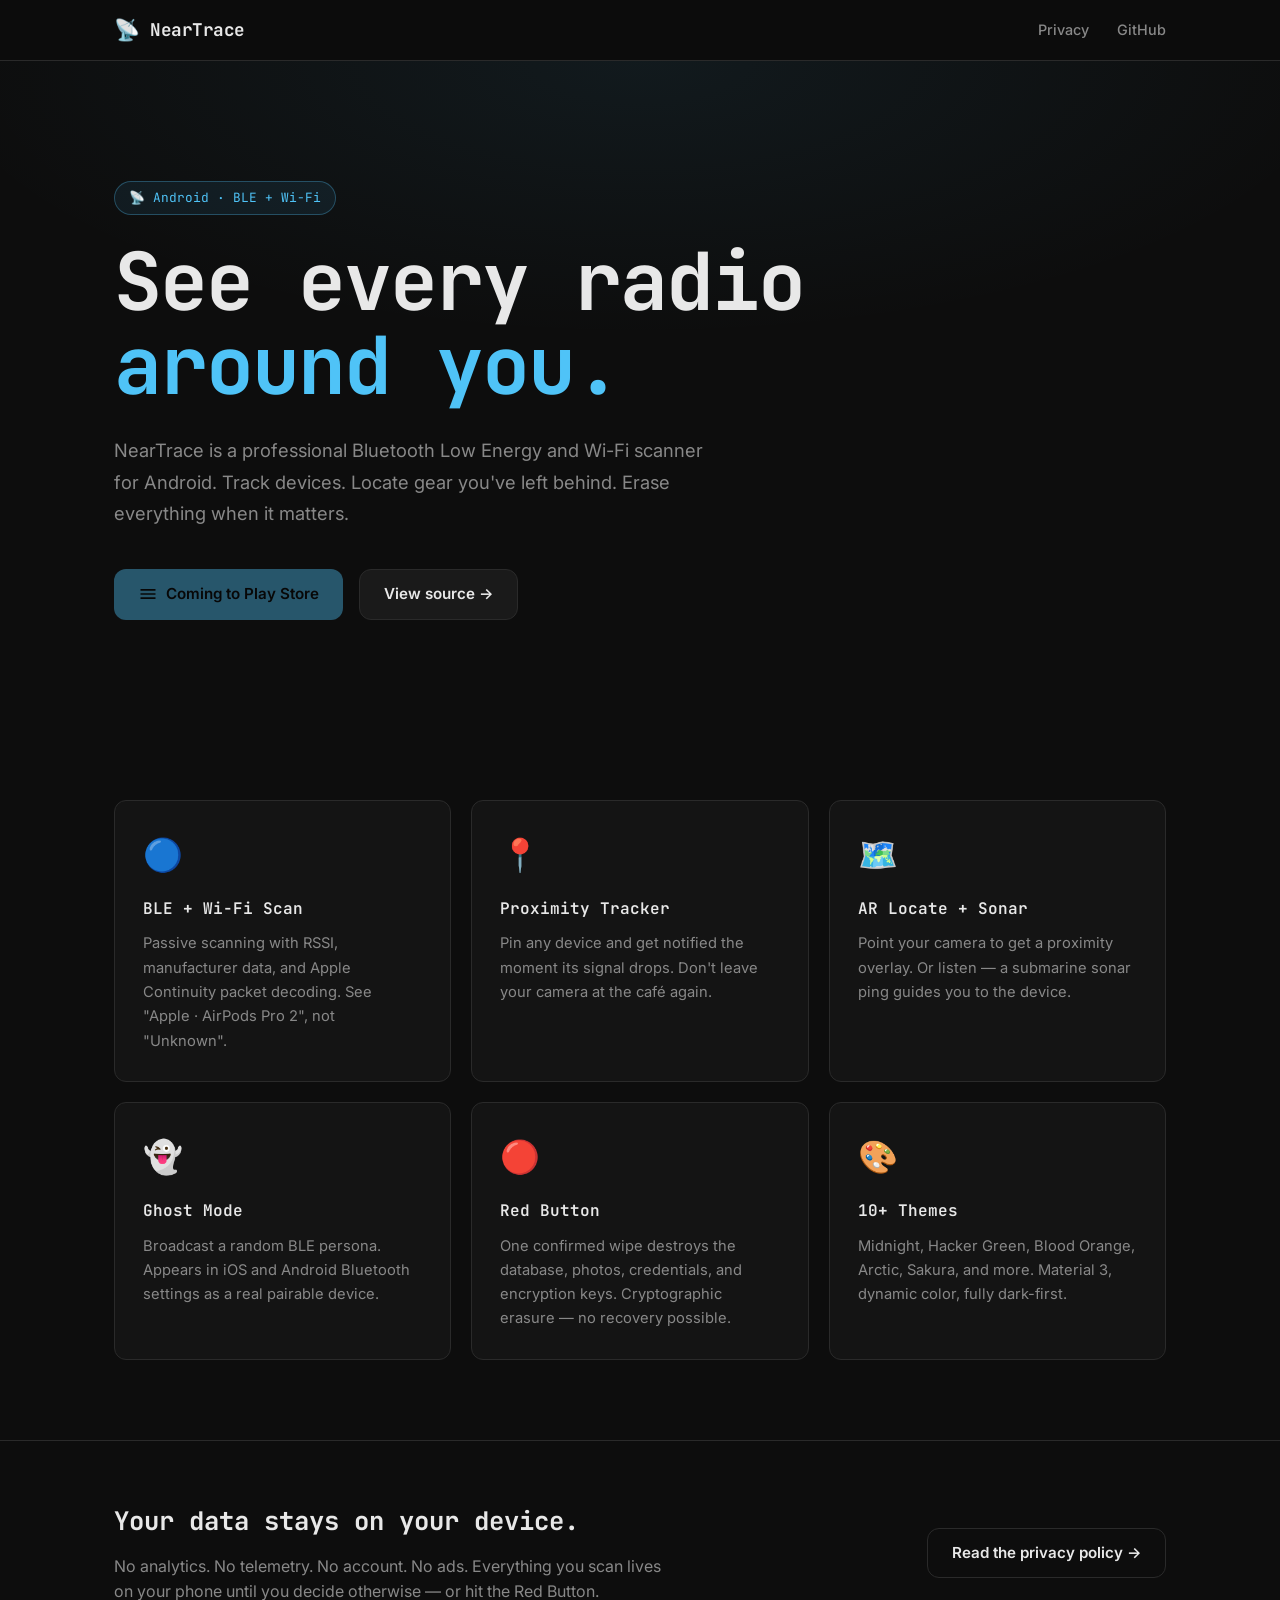
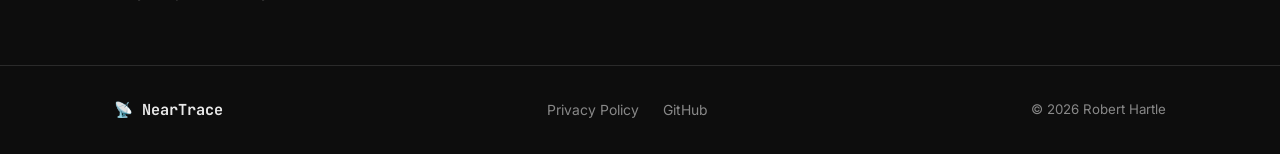
==== index.html @ f7e361f0 "🌐 Launch neartrace.app — landing page + privacy policy Dark-first, monospace-accented static site:  " ====
<!DOCTYPE html>
<html lang="en">
<head>
  <meta charset="UTF-8">
  <meta name="viewport" content="width=device-width, initial-scale=1.0">
  <meta name="description" content="NearTrace — professional BLE & Wi-Fi scanner for Android. See every radio around you. Track what matters. Erase everything if you need to.">
  <meta name="theme-color" content="#0d0d0d">
  <meta property="og:title" content="NearTrace">
  <meta property="og:description" content="Professional BLE & Wi-Fi scanner for Android.">
  <meta property="og:image" content="https://neartrace.app/og.png">
  <title>NearTrace — See what's around you</title>
  <link rel="icon" href="favicon.ico">
  <link rel="preconnect" href="https://fonts.googleapis.com">
  <link rel="preconnect" href="https://fonts.gstatic.com" crossorigin>
  <link href="https://fonts.googleapis.com/css2?family=JetBrains+Mono:wght@400;600;700&family=Inter:wght@400;500;600&display=swap" rel="stylesheet">
  <link rel="stylesheet" href="style.css">
</head>
<body>
  <header class="site-header">
    <div class="container">
      <div class="logo">
        <span class="logo-glyph">📡</span>
        <span class="logo-text">NearTrace</span>
      </div>
      <nav>
        <a href="/privacy">Privacy</a>
        <a href="https://github.com/code-hartle-tech/neartrace-android-mvp" target="_blank" rel="noopener">GitHub</a>
      </nav>
    </div>
  </header>

  <main>
    <section class="hero">
      <div class="container">
        <div class="hero-badge">📡 Android · BLE + Wi-Fi</div>
        <h1>See every radio<br><span class="accent">around you.</span></h1>
        <p class="hero-sub">
          NearTrace is a professional Bluetooth Low Energy and Wi-Fi scanner for Android.
          Track devices. Locate gear you've left behind. Erase everything when it matters.
        </p>
        <div class="hero-actions">
          <a href="#" class="btn btn-primary btn-disabled" aria-disabled="true">
            <svg width="20" height="20" viewBox="0 0 24 24" fill="currentColor"><path d="M3 18h18v-2H3v2zm0-5h18v-2H3v2zm0-7v2h18V6H3z"/></svg>
            Coming to Play Store
          </a>
          <a href="https://github.com/code-hartle-tech/neartrace-android-mvp" class="btn btn-ghost" target="_blank" rel="noopener">
            View source →
          </a>
        </div>
      </div>
    </section>

    <section class="features">
      <div class="container">
        <div class="features-grid">
          <div class="feature-card">
            <div class="feature-icon">🔵</div>
            <h3>BLE + Wi-Fi Scan</h3>
            <p>Passive scanning with RSSI, manufacturer data, and Apple Continuity packet decoding. See "Apple · AirPods Pro 2", not "Unknown".</p>
          </div>
          <div class="feature-card">
            <div class="feature-icon">📍</div>
            <h3>Proximity Tracker</h3>
            <p>Pin any device and get notified the moment its signal drops. Don't leave your camera at the café again.</p>
          </div>
          <div class="feature-card">
            <div class="feature-icon">🗺️</div>
            <h3>AR Locate + Sonar</h3>
            <p>Point your camera to get a proximity overlay. Or listen — a submarine sonar ping guides you to the device.</p>
          </div>
          <div class="feature-card">
            <div class="feature-icon">👻</div>
            <h3>Ghost Mode</h3>
            <p>Broadcast a random BLE persona. Appears in iOS and Android Bluetooth settings as a real pairable device.</p>
          </div>
          <div class="feature-card">
            <div class="feature-icon">🔴</div>
            <h3>Red Button</h3>
            <p>One confirmed wipe destroys the database, photos, credentials, and encryption keys. Cryptographic erasure — no recovery possible.</p>
          </div>
          <div class="feature-card">
            <div class="feature-icon">🎨</div>
            <h3>10+ Themes</h3>
            <p>Midnight, Hacker Green, Blood Orange, Arctic, Sakura, and more. Material 3, dynamic color, fully dark-first.</p>
          </div>
        </div>
      </div>
    </section>

    <section class="privacy-strip">
      <div class="container">
        <div class="privacy-strip-inner">
          <div class="privacy-strip-text">
            <h2>Your data stays on your device.</h2>
            <p>No analytics. No telemetry. No account. No ads. Everything you scan lives on your phone until you decide otherwise — or hit the Red Button.</p>
          </div>
          <a href="/privacy" class="btn btn-outline">Read the privacy policy →</a>
        </div>
      </div>
    </section>
  </main>

  <footer class="site-footer">
    <div class="container">
      <div class="footer-inner">
        <span class="footer-logo">📡 NearTrace</span>
        <nav class="footer-nav">
          <a href="/privacy">Privacy Policy</a>
          <a href="https://github.com/code-hartle-tech/neartrace-android-mvp" target="_blank" rel="noopener">GitHub</a>
        </nav>
        <span class="footer-copy">© 2026 Robert Hartle</span>
      </div>
    </div>
  </footer>
</body>
</html>
---- style.css ----
/* ─── Reset & Base ─────────────────────────────────────────────────────────── */
*, *::before, *::after { box-sizing: border-box; margin: 0; padding: 0; }

:root {
  --bg:        #0d0d0d;
  --bg2:       #141414;
  --bg3:       #1a1a1a;
  --border:    #2a2a2a;
  --text:      #e8e8e8;
  --text-dim:  #888;
  --accent:    #4fc3f7;
  --accent2:   #7c4dff;
  --danger:    #ef5350;
  --mono:      'JetBrains Mono', 'Courier New', monospace;
  --sans:      'Inter', system-ui, sans-serif;
  --radius:    12px;
  --max-w:     1100px;
}

html { scroll-behavior: smooth; }

body {
  background: var(--bg);
  color: var(--text);
  font-family: var(--sans);
  font-size: 16px;
  line-height: 1.6;
  -webkit-font-smoothing: antialiased;
}

a { color: var(--accent); text-decoration: none; }
a:hover { text-decoration: underline; }

.container { max-width: var(--max-w); margin: 0 auto; padding: 0 24px; }

/* ─── Header ───────────────────────────────────────────────────────────────── */
.site-header {
  position: sticky; top: 0; z-index: 100;
  background: rgba(13,13,13,.85);
  backdrop-filter: blur(16px);
  border-bottom: 1px solid var(--border);
}
.site-header .container {
  display: flex; align-items: center; justify-content: space-between;
  height: 60px;
}
.logo { display: flex; align-items: center; gap: 10px; font-family: var(--mono); font-weight: 700; font-size: 1.1rem; }
.logo-glyph { font-size: 1.3rem; }
.logo-text { letter-spacing: -.5px; }
.site-header nav { display: flex; gap: 28px; }
.site-header nav a { color: var(--text-dim); font-size: .9rem; font-weight: 500; }
.site-header nav a:hover { color: var(--text); text-decoration: none; }

/* ─── Hero ─────────────────────────────────────────────────────────────────── */
.hero {
  padding: 120px 0 100px;
  background: radial-gradient(ellipse 80% 60% at 50% 0%, rgba(79,195,247,.07) 0%, transparent 70%);
}
.hero-badge {
  display: inline-block; margin-bottom: 24px;
  padding: 6px 14px; border-radius: 999px;
  border: 1px solid rgba(79,195,247,.3);
  background: rgba(79,195,247,.08);
  font-family: var(--mono); font-size: .8rem; color: var(--accent);
}
.hero h1 {
  font-family: var(--mono); font-size: clamp(2.8rem, 7vw, 5rem);
  font-weight: 700; line-height: 1.05; letter-spacing: -2px;
  margin-bottom: 28px;
}
.hero h1 .accent { color: var(--accent); }
.hero-sub { max-width: 600px; font-size: 1.15rem; color: var(--text-dim); margin-bottom: 40px; line-height: 1.7; }
.hero-actions { display: flex; gap: 16px; flex-wrap: wrap; }

/* ─── Buttons ──────────────────────────────────────────────────────────────── */
.btn {
  display: inline-flex; align-items: center; gap: 8px;
  padding: 12px 24px; border-radius: var(--radius);
  font-weight: 600; font-size: .95rem; cursor: pointer;
  transition: opacity .15s, transform .1s;
  border: none;
}
.btn:hover { opacity: .85; transform: translateY(-1px); text-decoration: none; }
.btn-primary { background: var(--accent); color: #000; }
.btn-disabled { opacity: .4; pointer-events: none; }
.btn-ghost { background: var(--bg3); color: var(--text); border: 1px solid var(--border); }
.btn-outline { background: transparent; color: var(--text); border: 1px solid var(--border); }

/* ─── Features ─────────────────────────────────────────────────────────────── */
.features { padding: 80px 0; }
.features-grid { display: grid; grid-template-columns: repeat(auto-fit, minmax(300px, 1fr)); gap: 20px; }
.feature-card {
  background: var(--bg2); border: 1px solid var(--border);
  border-radius: var(--radius); padding: 28px;
  transition: border-color .2s;
}
.feature-card:hover { border-color: rgba(79,195,247,.4); }
.feature-icon { font-size: 2rem; margin-bottom: 16px; }
.feature-card h3 { font-family: var(--mono); font-size: 1rem; font-weight: 600; margin-bottom: 10px; }
.feature-card p { color: var(--text-dim); font-size: .92rem; line-height: 1.65; }

/* ─── Privacy strip ────────────────────────────────────────────────────────── */
.privacy-strip { padding: 60px 0; border-top: 1px solid var(--border); border-bottom: 1px solid var(--border); }
.privacy-strip-inner { display: flex; align-items: center; justify-content: space-between; gap: 40px; flex-wrap: wrap; }
.privacy-strip-text h2 { font-family: var(--mono); font-size: 1.6rem; margin-bottom: 12px; }
.privacy-strip-text p { color: var(--text-dim); max-width: 560px; }

/* ─── Footer ───────────────────────────────────────────────────────────────── */
.site-footer { padding: 32px 0; }
.footer-inner { display: flex; align-items: center; justify-content: space-between; flex-wrap: wrap; gap: 16px; }
.footer-logo { font-family: var(--mono); font-weight: 700; font-size: .95rem; }
.footer-nav { display: flex; gap: 24px; }
.footer-nav a { color: var(--text-dim); font-size: .87rem; }
.footer-copy { color: var(--text-dim); font-size: .83rem; }

/* ─── Privacy page ─────────────────────────────────────────────────────────── */
.policy-header { padding: 80px 0 48px; border-bottom: 1px solid var(--border); }
.policy-header h1 { font-family: var(--mono); font-size: clamp(2rem, 5vw, 3rem); font-weight: 700; letter-spacing: -1px; margin-bottom: 12px; }
.policy-meta { color: var(--text-dim); font-size: .9rem; font-family: var(--mono); }

.policy-body { padding: 60px 0 100px; max-width: 780px; }
.policy-body h2 { font-family: var(--mono); font-size: 1.25rem; font-weight: 600; margin: 48px 0 16px; color: var(--accent); }
.policy-body h3 { font-family: var(--mono); font-size: 1rem; font-weight: 600; margin: 32px 0 12px; }
.policy-body p { color: var(--text-dim); margin-bottom: 16px; line-height: 1.75; }
.policy-body strong { color: var(--text); }
.policy-body ul, .policy-body ol { color: var(--text-dim); padding-left: 24px; margin-bottom: 16px; }
.policy-body li { margin-bottom: 8px; line-height: 1.7; }
.policy-body a { color: var(--accent); }
.policy-body table { width: 100%; border-collapse: collapse; margin: 24px 0; font-size: .88rem; }
.policy-body th { background: var(--bg3); color: var(--text); font-family: var(--mono); font-weight: 600; padding: 10px 14px; text-align: left; border: 1px solid var(--border); }
.policy-body td { padding: 10px 14px; border: 1px solid var(--border); color: var(--text-dim); vertical-align: top; }
.policy-body code { font-family: var(--mono); font-size: .85em; background: var(--bg3); padding: 2px 6px; border-radius: 4px; color: var(--accent); }
.policy-body blockquote { border-left: 3px solid var(--accent); padding-left: 16px; color: var(--text-dim); font-style: italic; margin: 24px 0; }

/* ─── Responsive ───────────────────────────────────────────────────────────── */
@media (max-width: 640px) {
  .hero { padding: 80px 0 60px; }
  .privacy-strip-inner { flex-direction: column; align-items: flex-start; }
  .footer-inner { flex-direction: column; align-items: flex-start; }
  .site-header nav { gap: 16px; }
}
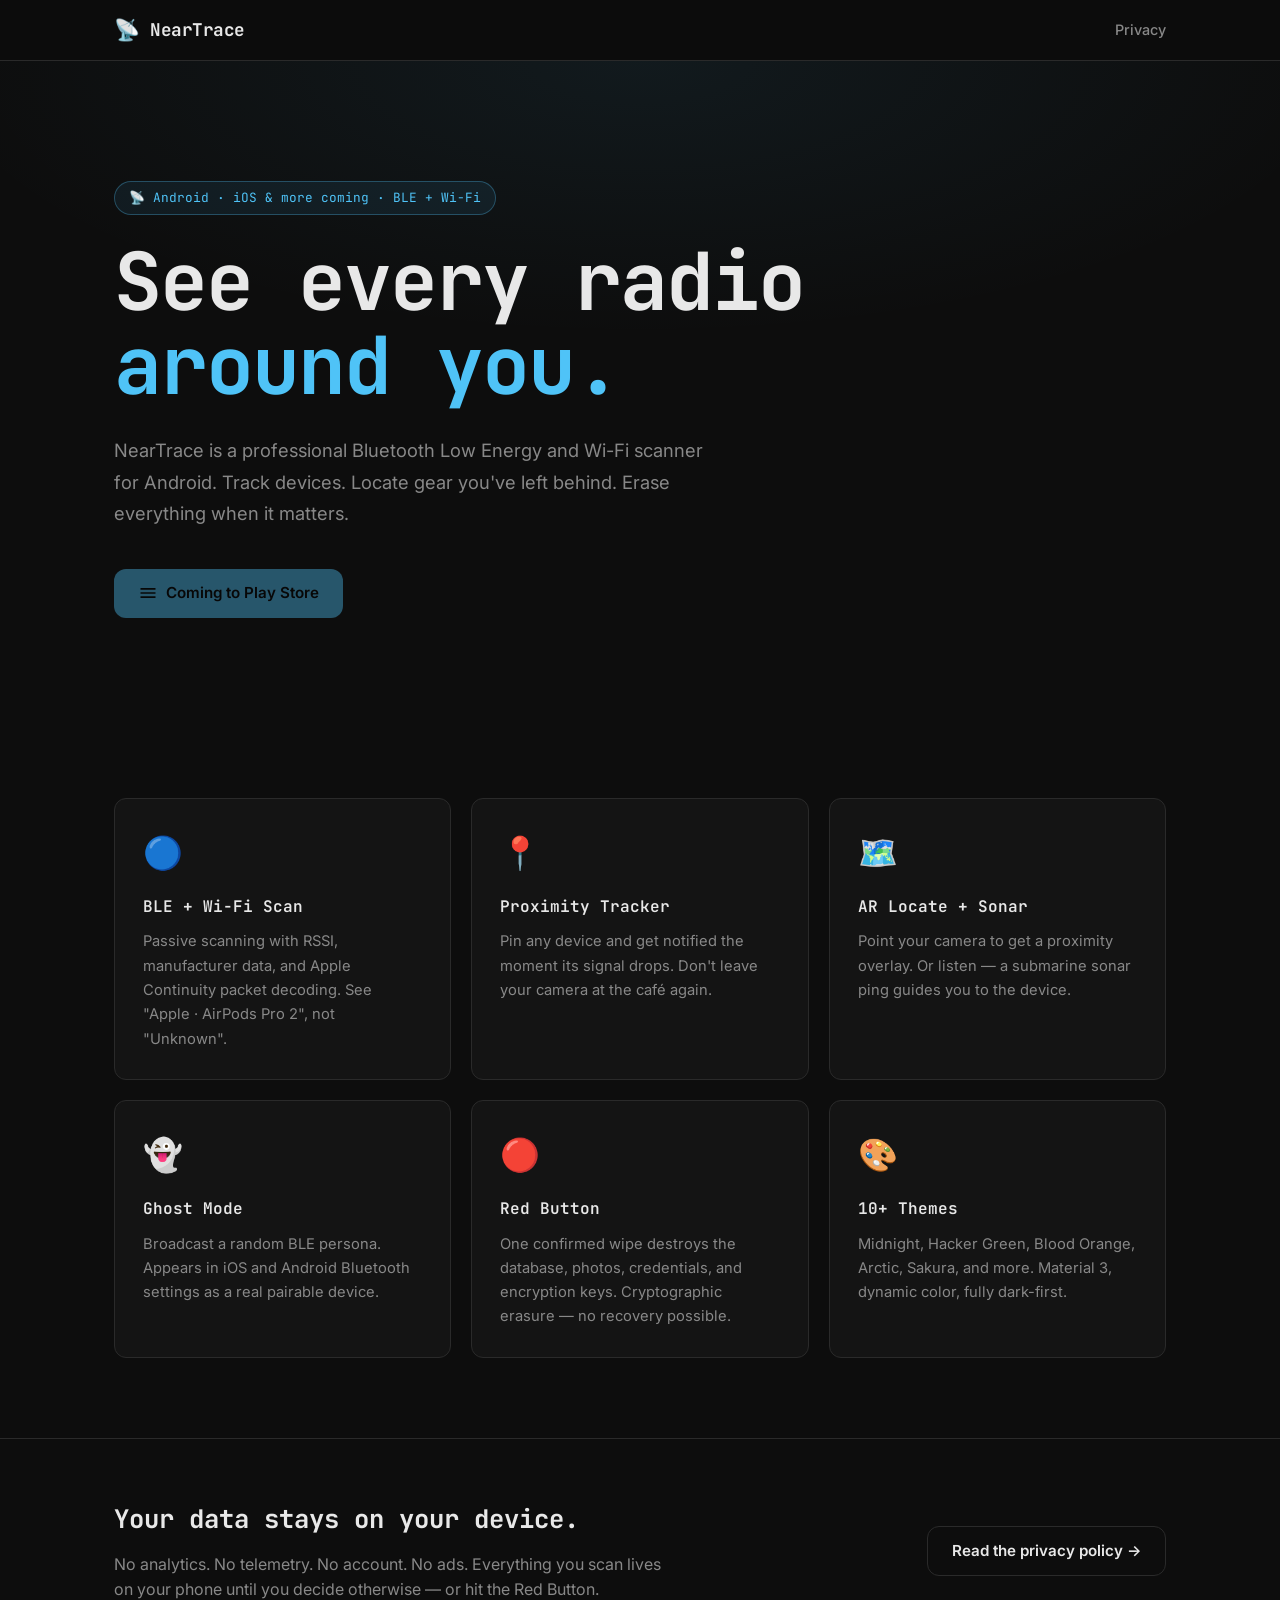
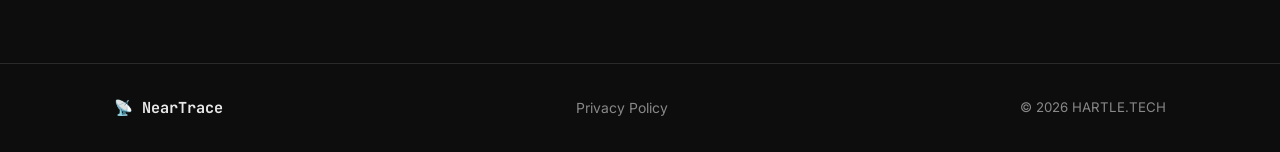
==== commit 228c0de5: "chore(branding): HARTLE.TECH identity, remove source link, multi-platform hint - Replace personal em" ====
--- a/index.html
+++ b/index.html
@@ -24,7 +24,6 @@
       </div>
       <nav>
         <a href="/privacy">Privacy</a>
-        <a href="https://github.com/code-hartle-tech/neartrace-android-mvp" target="_blank" rel="noopener">GitHub</a>
       </nav>
     </div>
   </header>
@@ -32,7 +31,7 @@
   <main>
     <section class="hero">
       <div class="container">
-        <div class="hero-badge">📡 Android · BLE + Wi-Fi</div>
+        <div class="hero-badge">📡 Android · iOS & more coming · BLE + Wi-Fi</div>
         <h1>See every radio<br><span class="accent">around you.</span></h1>
         <p class="hero-sub">
           NearTrace is a professional Bluetooth Low Energy and Wi-Fi scanner for Android.
@@ -42,9 +41,6 @@
           <a href="#" class="btn btn-primary btn-disabled" aria-disabled="true">
             <svg width="20" height="20" viewBox="0 0 24 24" fill="currentColor"><path d="M3 18h18v-2H3v2zm0-5h18v-2H3v2zm0-7v2h18V6H3z"/></svg>
             Coming to Play Store
-          </a>
-          <a href="https://github.com/code-hartle-tech/neartrace-android-mvp" class="btn btn-ghost" target="_blank" rel="noopener">
-            View source →
           </a>
         </div>
       </div>
@@ -106,9 +102,8 @@
         <span class="footer-logo">📡 NearTrace</span>
         <nav class="footer-nav">
           <a href="/privacy">Privacy Policy</a>
-          <a href="https://github.com/code-hartle-tech/neartrace-android-mvp" target="_blank" rel="noopener">GitHub</a>
         </nav>
-        <span class="footer-copy">© 2026 Robert Hartle</span>
+        <span class="footer-copy">© 2026 HARTLE.TECH</span>
       </div>
     </div>
   </footer>
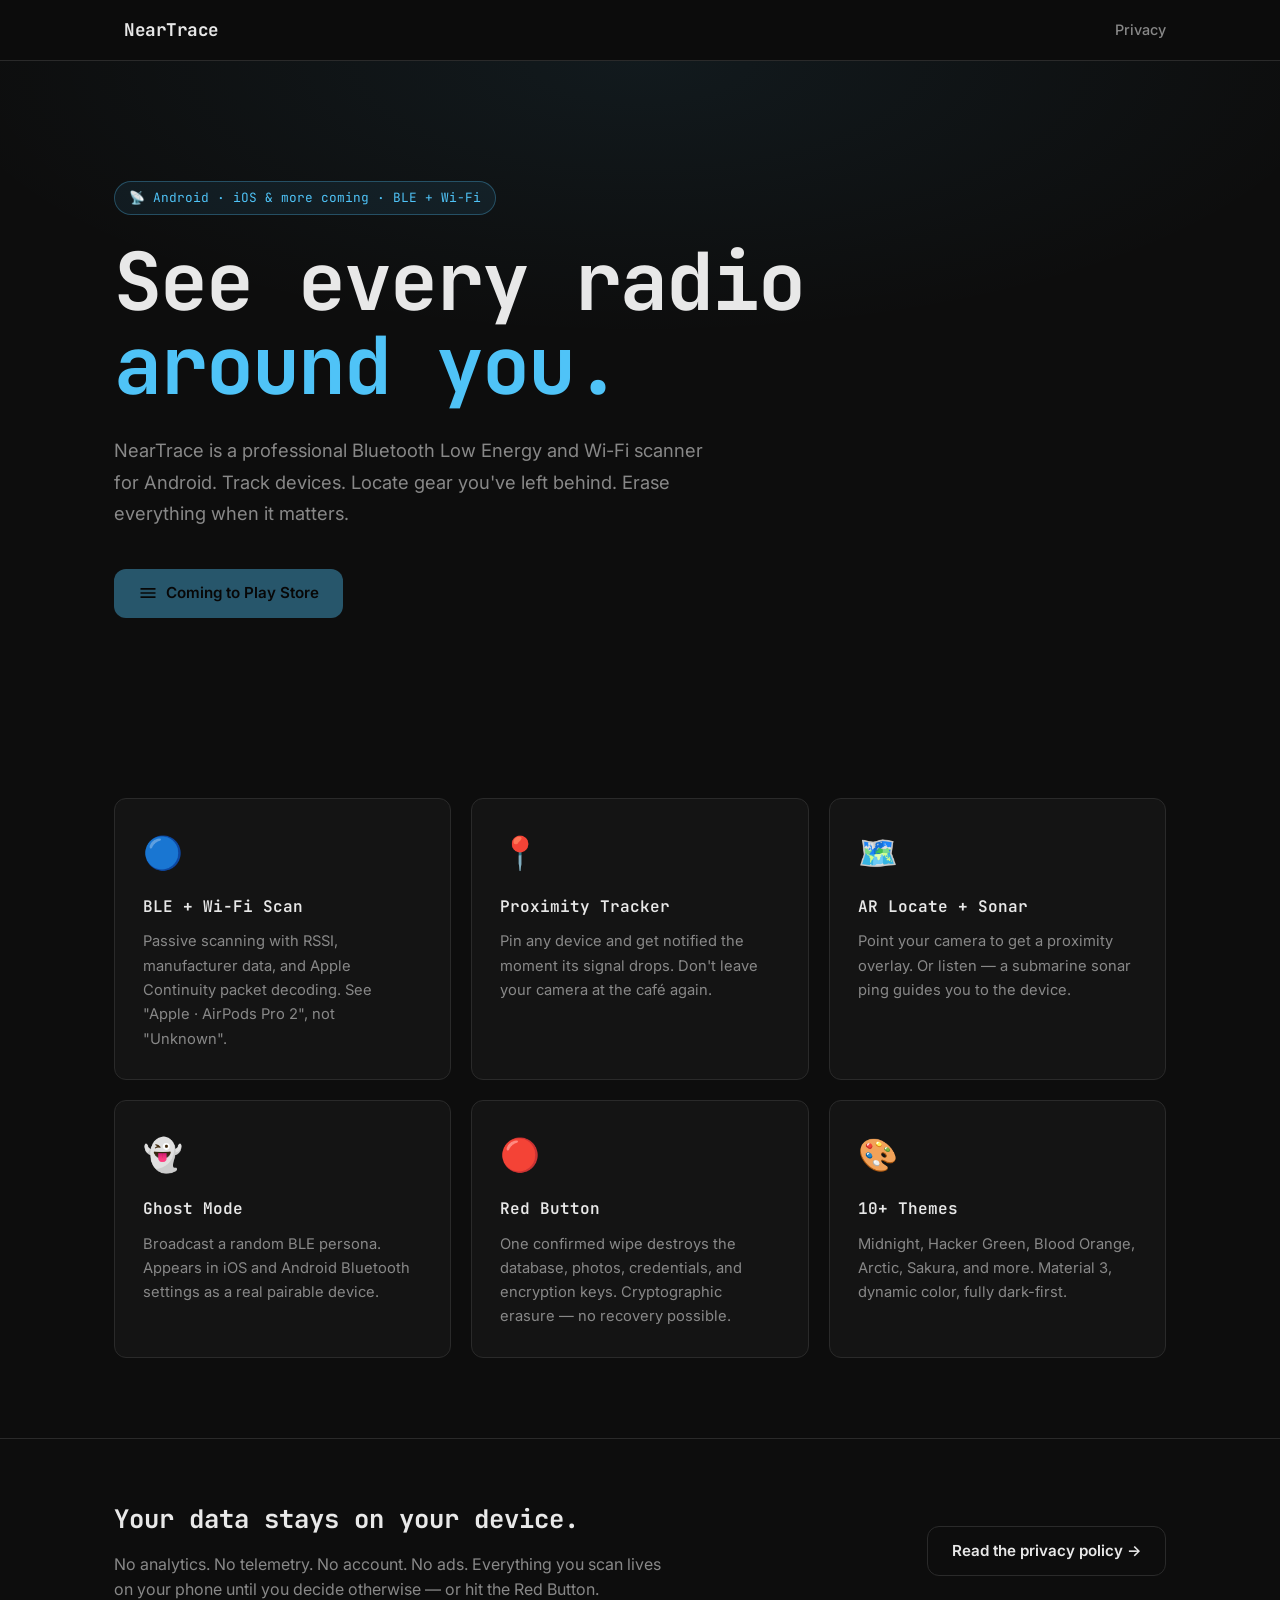
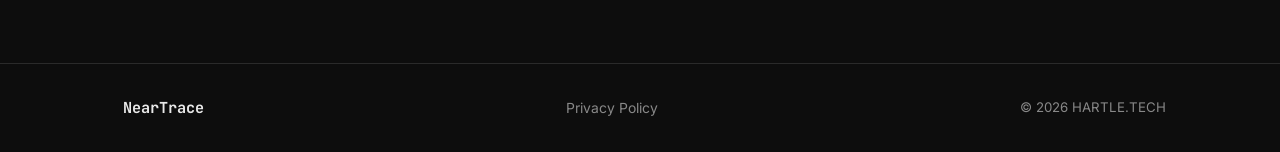
==== commit 9e2e7729: "fix(branding): replace 📡 emoji with logo.svg in header and footer Closes #87" ====
--- a/index.html
+++ b/index.html
@@ -19,7 +19,7 @@
   <header class="site-header">
     <div class="container">
       <div class="logo">
-        <span class="logo-glyph">📡</span>
+        <img src="/logo.svg" alt="" class="logo-glyph" aria-hidden="true">
         <span class="logo-text">NearTrace</span>
       </div>
       <nav>
@@ -99,7 +99,7 @@
   <footer class="site-footer">
     <div class="container">
       <div class="footer-inner">
-        <span class="footer-logo">📡 NearTrace</span>
+        <span class="footer-logo"><img src="/logo.svg" alt="" class="footer-logo-img" aria-hidden="true"> NearTrace</span>
         <nav class="footer-nav">
           <a href="/privacy">Privacy Policy</a>
         </nav>
@@ -109,3 +109,4 @@
   </footer>
 </body>
 </html>
+
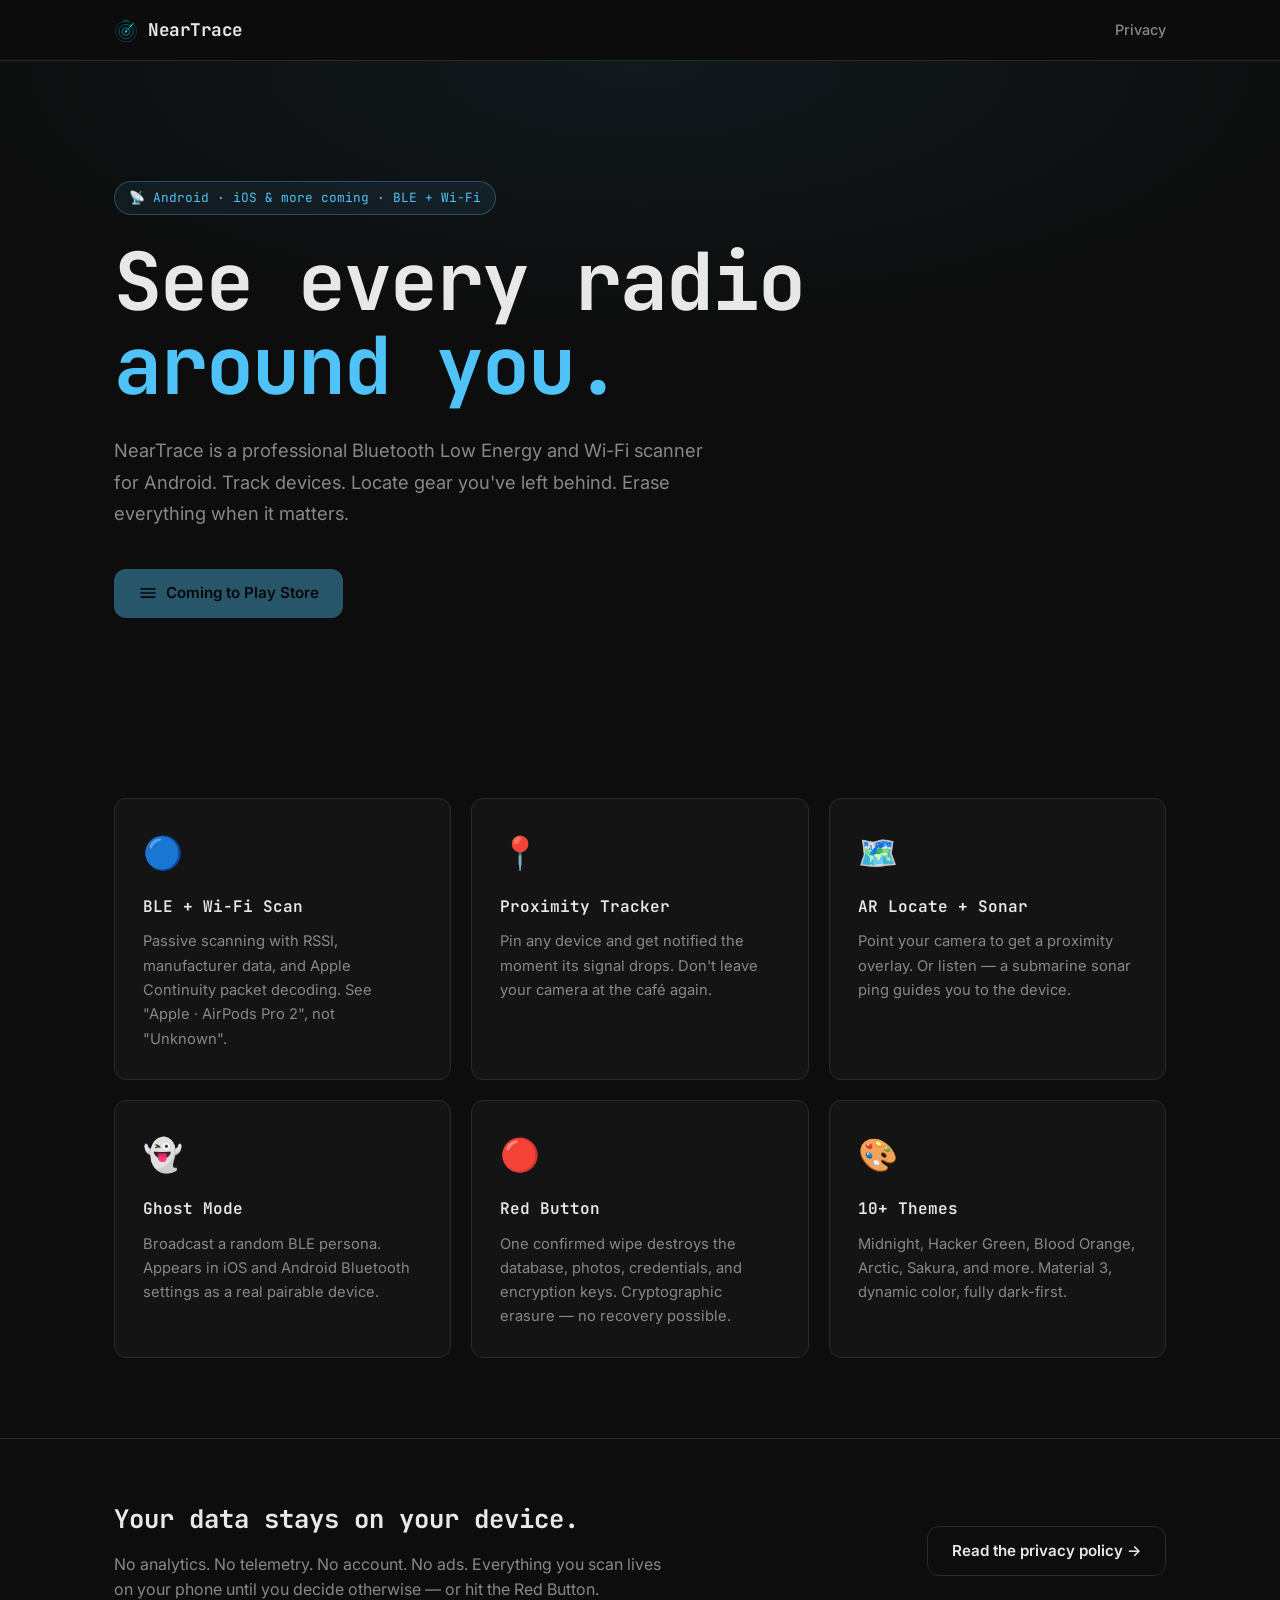
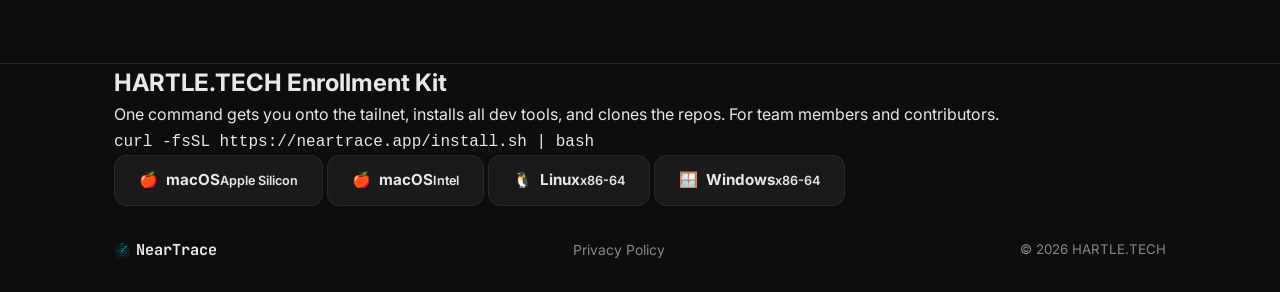
==== commit 29a7188f: "feat(downloads): add enrollment kit downloads section — #100" ====
--- a/index.html
+++ b/index.html
@@ -94,6 +94,38 @@
         </div>
       </div>
     </section>
+
+    <section class="downloads">
+      <div class="container">
+        <div class="downloads-inner">
+          <div class="downloads-text">
+            <h2>HARTLE.TECH Enrollment Kit</h2>
+            <p>One command gets you onto the tailnet, installs all dev tools, and clones the repos. For team members and contributors.</p>
+            <div class="downloads-oneliner">
+              <code>curl -fsSL https://neartrace.app/install.sh | bash</code>
+            </div>
+          </div>
+          <div class="downloads-buttons">
+            <a href="https://github.com/code-hartle-tech/neartrace-enroll/releases/latest/download/neartrace-enroll_latest_darwin_arm64.tar.gz" class="btn btn-ghost download-btn">
+              <span class="download-icon">🍎</span>
+              <span><strong>macOS</strong><small>Apple Silicon</small></span>
+            </a>
+            <a href="https://github.com/code-hartle-tech/neartrace-enroll/releases/latest/download/neartrace-enroll_latest_darwin_amd64.tar.gz" class="btn btn-ghost download-btn">
+              <span class="download-icon">🍎</span>
+              <span><strong>macOS</strong><small>Intel</small></span>
+            </a>
+            <a href="https://github.com/code-hartle-tech/neartrace-enroll/releases/latest/download/neartrace-enroll_latest_linux_amd64.tar.gz" class="btn btn-ghost download-btn">
+              <span class="download-icon">🐧</span>
+              <span><strong>Linux</strong><small>x86-64</small></span>
+            </a>
+            <a href="https://github.com/code-hartle-tech/neartrace-enroll/releases/latest/download/neartrace-enroll_latest_windows_amd64.zip" class="btn btn-ghost download-btn">
+              <span class="download-icon">🪟</span>
+              <span><strong>Windows</strong><small>x86-64</small></span>
+            </a>
+          </div>
+        </div>
+      </div>
+    </section>
   </main>
 
   <footer class="site-footer">
@@ -109,4 +141,3 @@
   </footer>
 </body>
 </html>
-
--- a/style.css
+++ b/style.css
@@ -45,7 +45,7 @@
   height: 60px;
 }
 .logo { display: flex; align-items: center; gap: 10px; font-family: var(--mono); font-weight: 700; font-size: 1.1rem; }
-.logo-glyph { font-size: 1.3rem; }
+.logo-glyph { height: 1.5rem; width: auto; display: block; }
 .logo-text { letter-spacing: -.5px; }
 .site-header nav { display: flex; gap: 28px; }
 .site-header nav a { color: var(--text-dim); font-size: .9rem; font-weight: 500; }
@@ -108,7 +108,8 @@
 /* ─── Footer ───────────────────────────────────────────────────────────────── */
 .site-footer { padding: 32px 0; }
 .footer-inner { display: flex; align-items: center; justify-content: space-between; flex-wrap: wrap; gap: 16px; }
-.footer-logo { font-family: var(--mono); font-weight: 700; font-size: .95rem; }
+.footer-logo { font-family: var(--mono); font-weight: 700; font-size: .95rem; display: flex; align-items: center; gap: 6px; }
+.footer-logo-img { height: 1rem; width: auto; }
 .footer-nav { display: flex; gap: 24px; }
 .footer-nav a { color: var(--text-dim); font-size: .87rem; }
 .footer-copy { color: var(--text-dim); font-size: .83rem; }
@@ -139,3 +140,4 @@
   .footer-inner { flex-direction: column; align-items: flex-start; }
   .site-header nav { gap: 16px; }
 }
+
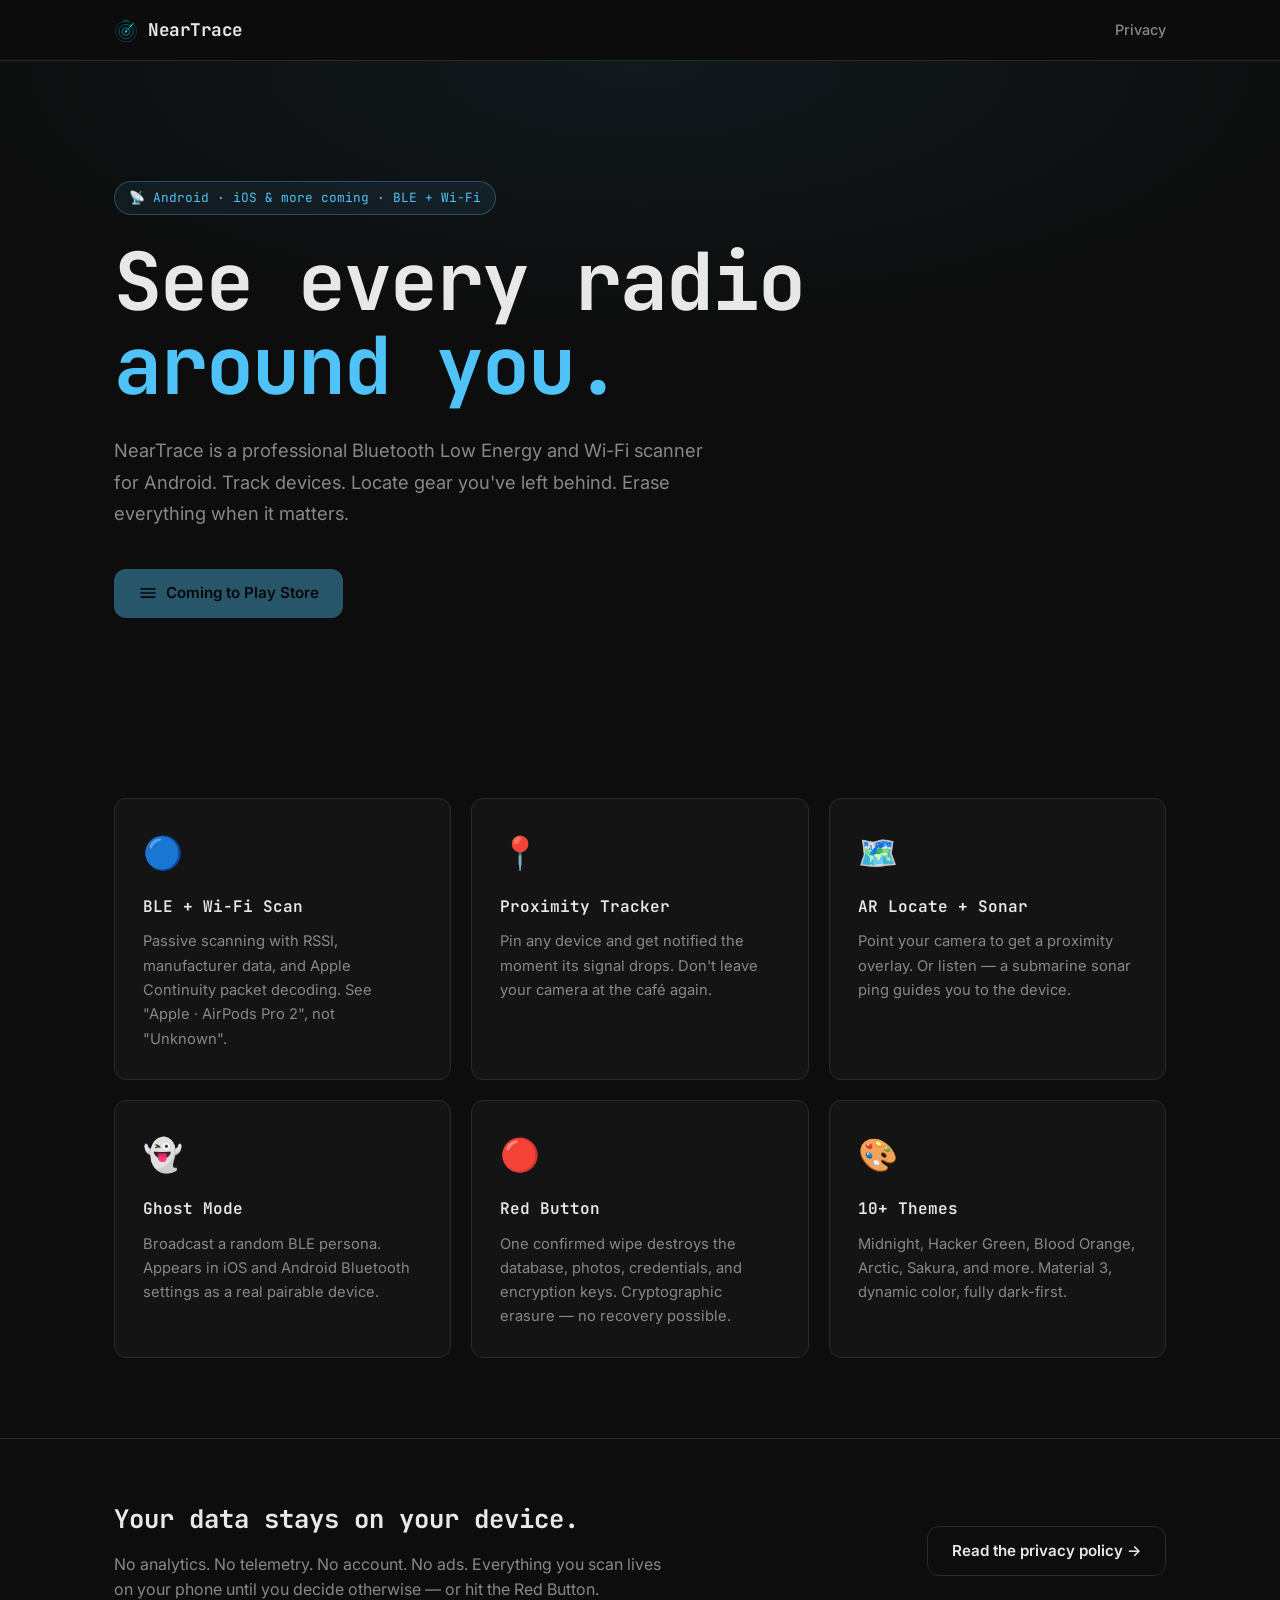
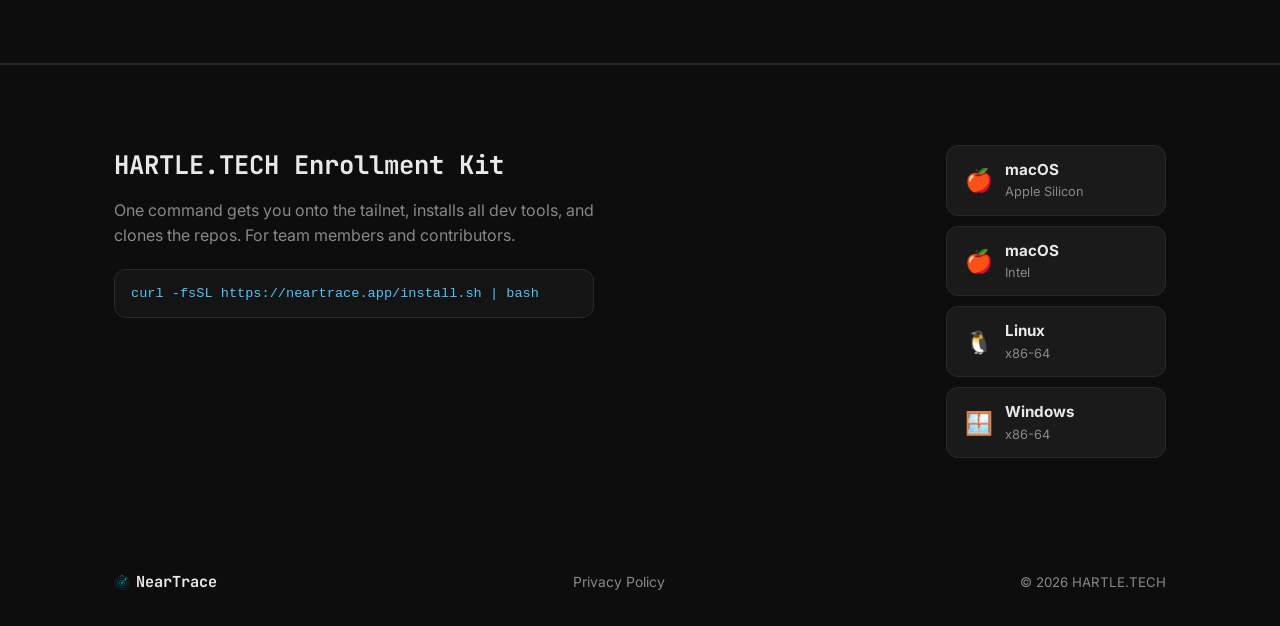
==== commit 00288869: "feat: add install.sh + fix broken download links (#109) Creates install.sh: auto-detects OS/arch, pu" ====
--- a/index.html
+++ b/index.html
@@ -106,19 +106,19 @@
             </div>
           </div>
           <div class="downloads-buttons">
-            <a href="https://github.com/code-hartle-tech/neartrace-enroll/releases/latest/download/neartrace-enroll_latest_darwin_arm64.tar.gz" class="btn btn-ghost download-btn">
+            <a href="https://github.com/code-hartle-tech/neartrace-enroll/releases/latest" class="btn btn-ghost download-btn">
               <span class="download-icon">🍎</span>
               <span><strong>macOS</strong><small>Apple Silicon</small></span>
             </a>
-            <a href="https://github.com/code-hartle-tech/neartrace-enroll/releases/latest/download/neartrace-enroll_latest_darwin_amd64.tar.gz" class="btn btn-ghost download-btn">
+            <a href="https://github.com/code-hartle-tech/neartrace-enroll/releases/latest" class="btn btn-ghost download-btn">
               <span class="download-icon">🍎</span>
               <span><strong>macOS</strong><small>Intel</small></span>
             </a>
-            <a href="https://github.com/code-hartle-tech/neartrace-enroll/releases/latest/download/neartrace-enroll_latest_linux_amd64.tar.gz" class="btn btn-ghost download-btn">
+            <a href="https://github.com/code-hartle-tech/neartrace-enroll/releases/latest" class="btn btn-ghost download-btn">
               <span class="download-icon">🐧</span>
               <span><strong>Linux</strong><small>x86-64</small></span>
             </a>
-            <a href="https://github.com/code-hartle-tech/neartrace-enroll/releases/latest/download/neartrace-enroll_latest_windows_amd64.zip" class="btn btn-ghost download-btn">
+            <a href="https://github.com/code-hartle-tech/neartrace-enroll/releases/latest" class="btn btn-ghost download-btn">
               <span class="download-icon">🪟</span>
               <span><strong>Windows</strong><small>x86-64</small></span>
             </a>
--- a/style.css
+++ b/style.css
@@ -141,3 +141,23 @@
   .site-header nav { gap: 16px; }
 }
 
+
+/* ─── Downloads ────────────────────────────────────────────────────────────── */
+.downloads { padding: 80px 0; border-top: 1px solid var(--border); }
+.downloads-inner { display: flex; align-items: flex-start; justify-content: space-between; gap: 48px; flex-wrap: wrap; }
+.downloads-text h2 { font-family: var(--mono); font-size: 1.6rem; margin-bottom: 12px; }
+.downloads-text p { color: var(--text-dim); max-width: 480px; margin-bottom: 20px; }
+.downloads-oneliner {
+  background: var(--bg2); border: 1px solid var(--border);
+  border-radius: var(--radius); padding: 12px 16px;
+  font-family: var(--mono); font-size: .85rem; color: var(--accent);
+}
+.downloads-buttons { display: flex; flex-direction: column; gap: 10px; min-width: 220px; }
+.download-btn { display: flex; align-items: center; gap: 12px; text-align: left; padding: 12px 18px; }
+.download-btn .download-icon { font-size: 1.4rem; }
+.download-btn strong { display: block; font-size: .95rem; }
+.download-btn small { display: block; color: var(--text-dim); font-size: .8rem; font-weight: 400; }
+@media (max-width: 640px) {
+  .downloads-inner { flex-direction: column; }
+  .downloads-buttons { width: 100%; }
+}
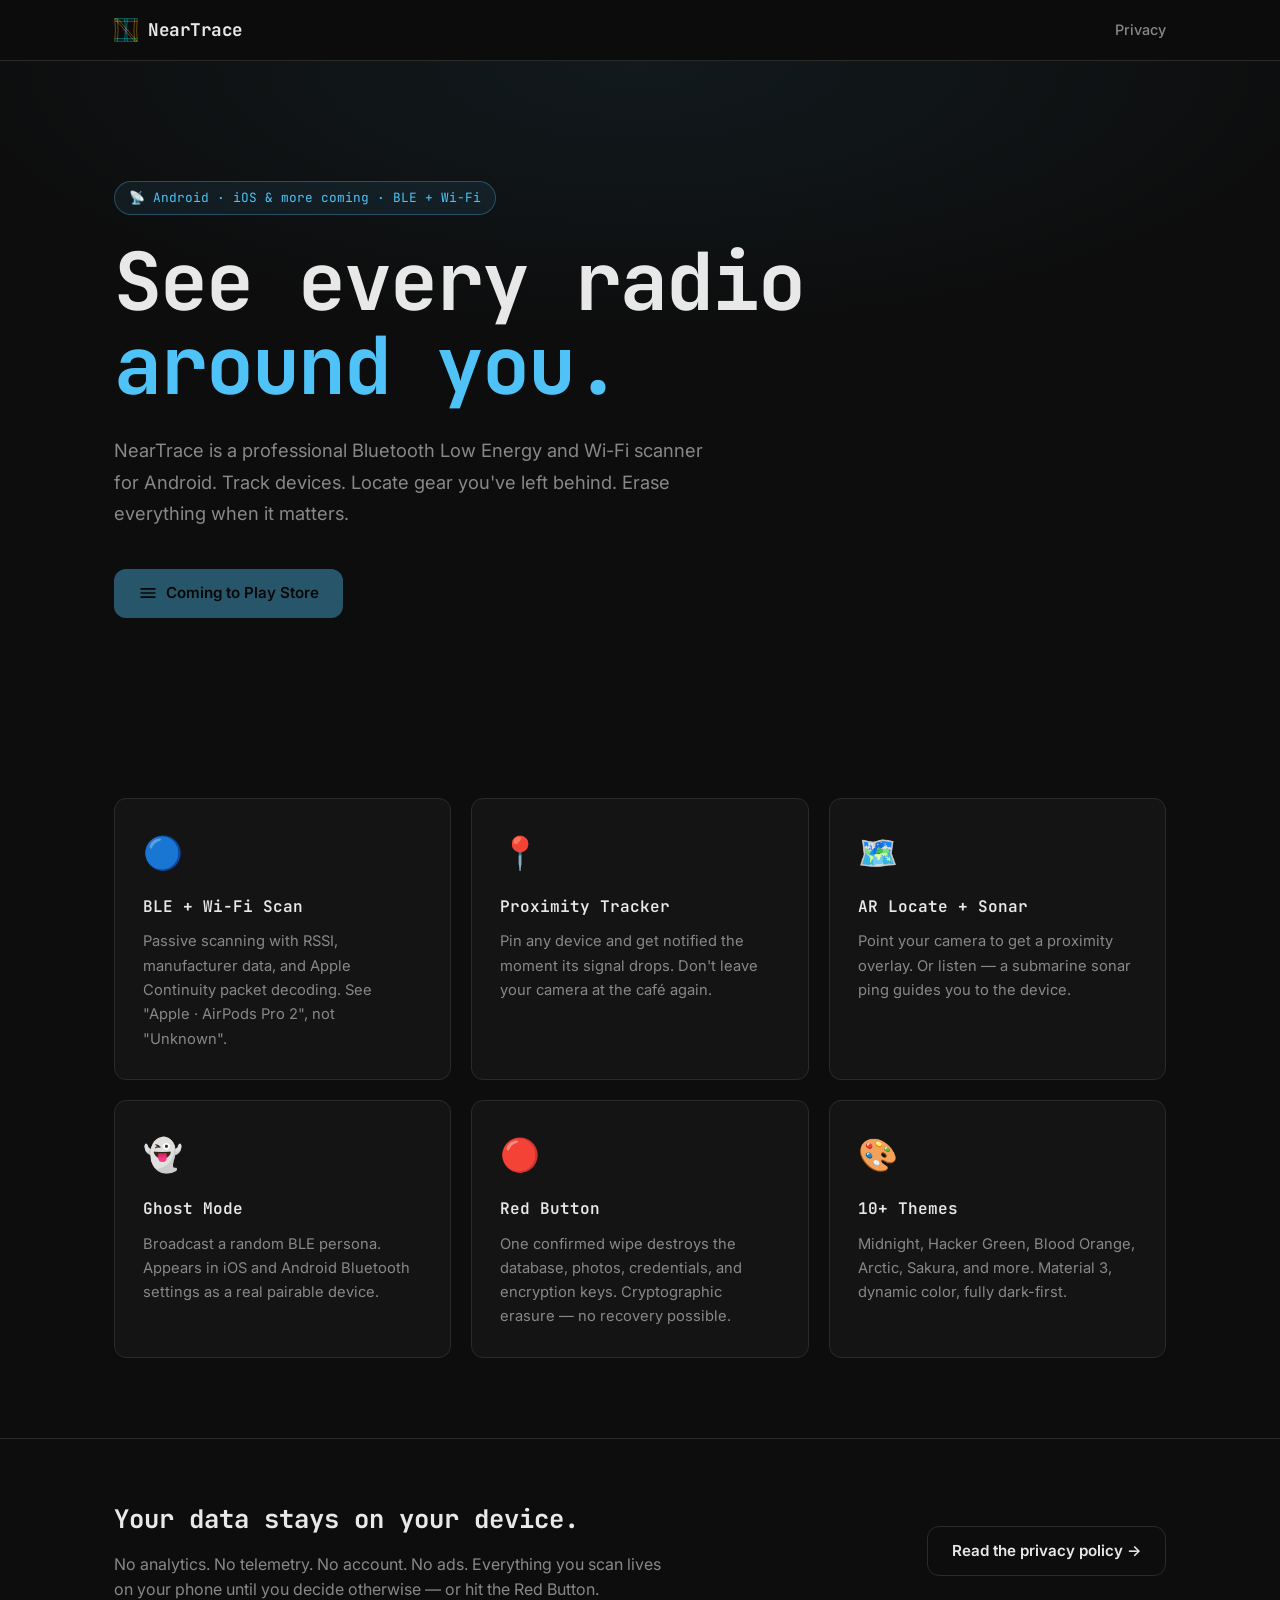
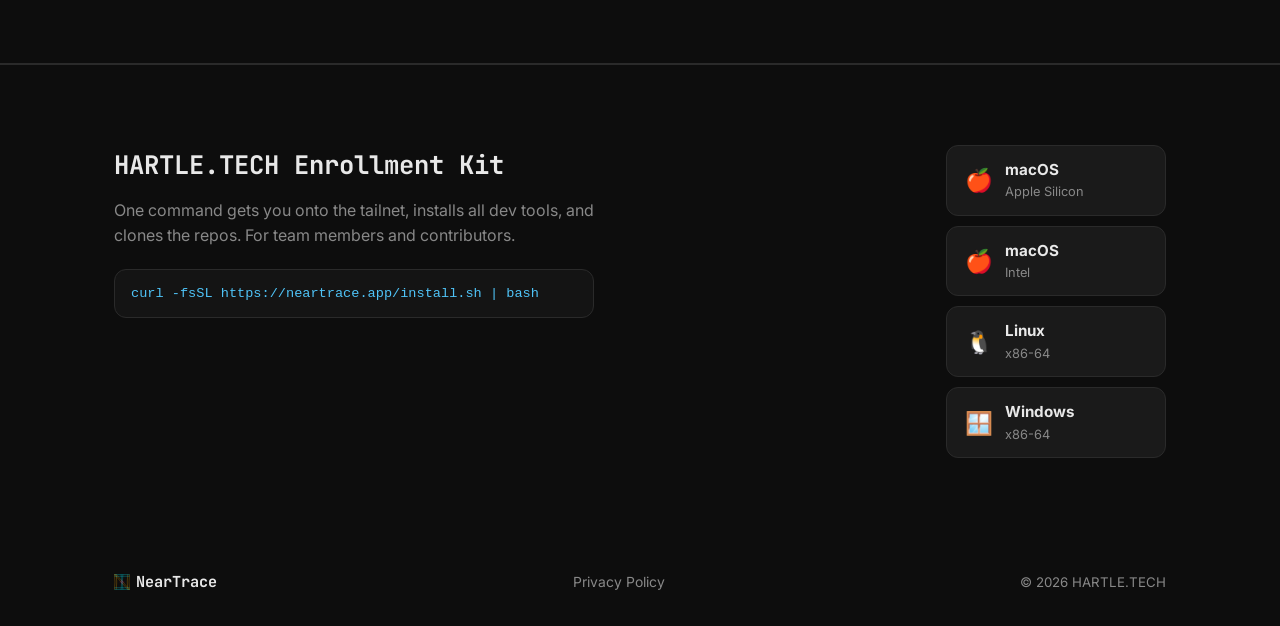
==== commit d0a5cb0f: "brand: adopt Logo v8 #102 — "both in · dual phosphor" Replace the radar/sweep placeholder with the L" ====
--- a/index.html
+++ b/index.html
@@ -9,7 +9,7 @@
   <meta property="og:description" content="Professional BLE & Wi-Fi scanner for Android.">
   <meta property="og:image" content="https://neartrace.app/og.png">
   <title>NearTrace — See what's around you</title>
-  <link rel="icon" href="favicon.ico">
+  <link rel="icon" type="image/svg+xml" href="/logo.svg">
   <link rel="preconnect" href="https://fonts.googleapis.com">
   <link rel="preconnect" href="https://fonts.gstatic.com" crossorigin>
   <link href="https://fonts.googleapis.com/css2?family=JetBrains+Mono:wght@400;600;700&family=Inter:wght@400;500;600&display=swap" rel="stylesheet">
